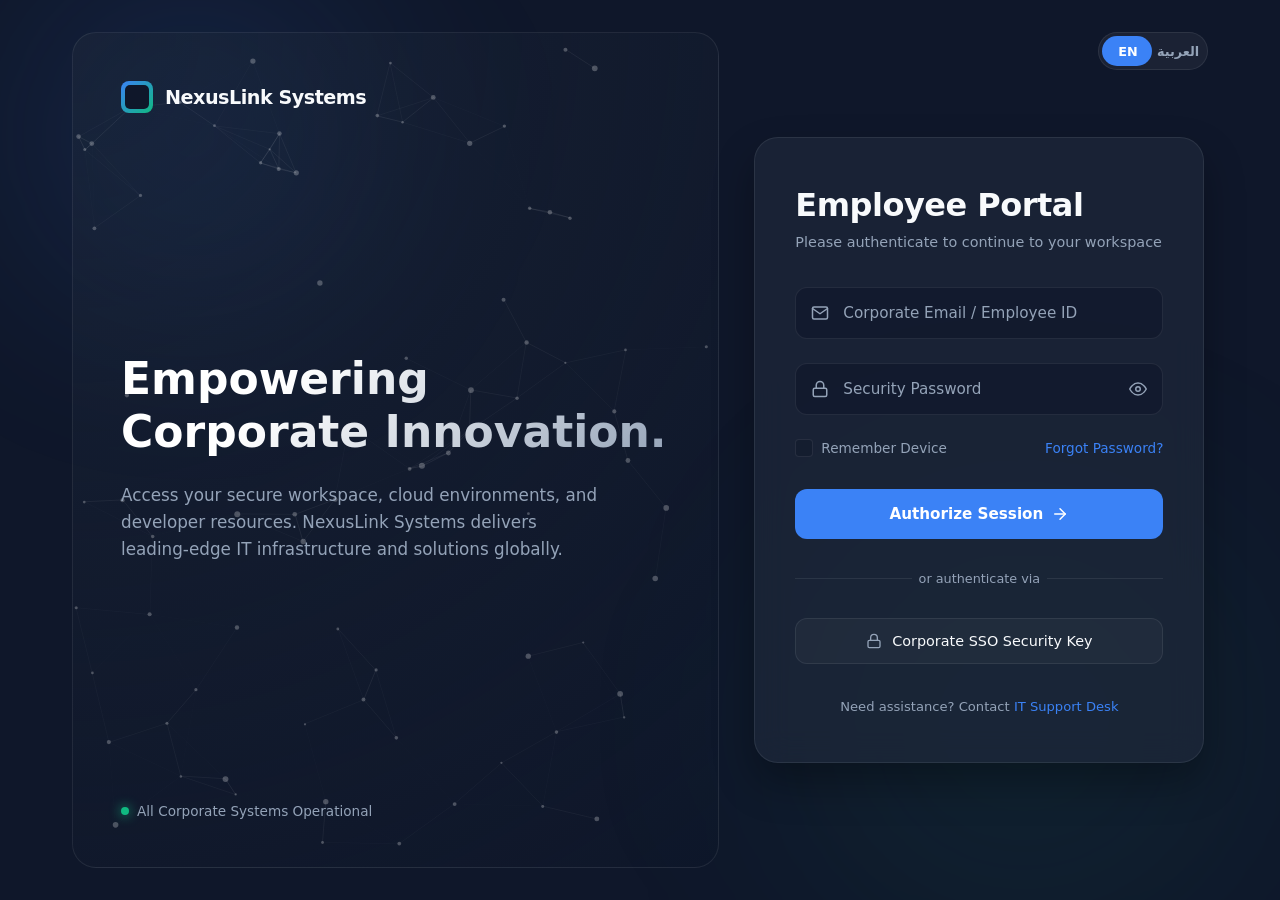
==== dashboard.html @ 4954ec9e "loging phase 1" ====
<!DOCTYPE html>
<html lang="en">

<head>
    <meta charset="UTF-8">
    <meta name="viewport" content="width=device-width, initial-scale=1.0">
    <title>Employee Workspace - NexusLink Systems</title>
    <style>
        :root {
            --bg-dark: #0f172a;
            --card-bg: rgba(30, 41, 59, 0.7);
            --primary-color: #3b82f6;
            --success-color: #10b981;
            --warning-color: #f59e0b;
            --error-color: #ef4444;
            --text-main: #f8fafc;
            --text-muted: #94a3b8;
            --border-color: rgba(255, 255, 255, 0.08);
        }

        * {
            margin: 0;
            padding: 0;
            box-sizing: border-box;
            font-family: system-ui, -apple-system, sans-serif;
        }

        body {
            background-color: var(--bg-dark);
            color: var(--text-main);
            min-height: 100vh;
            display: flex;
            align-items: center;
            justify-content: center;
            position: relative;
            overflow-y: auto;
            padding: 2rem 0;
        }

        .bg-glow {
            position: absolute;
            width: 600px;
            height: 600px;
            background: radial-gradient(circle, rgba(59, 130, 246, 0.08) 0%, rgba(0, 0, 0, 0) 75%);
            filter: blur(80px);
            z-index: -1;
            top: 50%;
            left: 50%;
            transform: translate(-50%, -50%);
        }

        .dashboard-card {
            background: var(--card-bg);
            backdrop-filter: blur(16px);
            -webkit-backdrop-filter: blur(16px);
            border: 1px solid var(--border-color);
            padding: 2.5rem;
            border-radius: 24px;
            text-align: center;
            box-shadow: 0 20px 40px rgba(0, 0, 0, 0.4);
            max-width: 600px;
            width: 90%;
            animation: cardAppear 0.5s ease;
        }

        @keyframes cardAppear {
            from {
                opacity: 0;
                transform: translateY(20px);
            }

            to {
                opacity: 1;
                transform: translateY(0);
            }
        }

        /* Live Clock Styles */
        .clock-container {
            background: rgba(15, 23, 42, 0.6);
            border: 1px solid var(--border-color);
            border-radius: 16px;
            padding: 1rem;
            margin-bottom: 1.5rem;
        }

        .live-time {
            font-size: 2rem;
            font-weight: 700;
            color: var(--primary-color);
            font-family: monospace;
            letter-spacing: 1px;
        }

        .live-date {
            font-size: 0.85rem;
            color: var(--text-muted);
            margin-top: 4px;
            text-transform: uppercase;
        }

        h1 {
            font-size: 1.8rem;
            font-weight: 700;
            margin-bottom: 0.5rem;
        }

        .subtitle {
            color: var(--text-muted);
            font-size: 0.9rem;
            margin-bottom: 1.5rem;
        }

        .user-info-box {
            background: rgba(15, 23, 42, 0.4);
            border: 1px solid var(--border-color);
            border-radius: 12px;
            padding: 0.75rem;
            margin-bottom: 1.5rem;
            font-size: 0.95rem;
            word-break: break-all;
        }

        .user-info-box span {
            display: block;
            font-size: 0.75rem;
            color: var(--text-muted);
            margin-bottom: 4px;
            text-transform: uppercase;
            letter-spacing: 1px;
        }

        /* Attendance Panel Styles */
        .attendance-panel {
            background: rgba(15, 23, 42, 0.4);
            border: 1px solid var(--border-color);
            border-radius: 16px;
            padding: 1.5rem;
            margin-bottom: 1.5rem;
            text-align: left;
        }

        .attendance-header {
            font-size: 0.9rem;
            font-weight: 600;
            color: var(--text-muted);
            margin-bottom: 1rem;
            text-transform: uppercase;
            letter-spacing: 0.5px;
            border-bottom: 1px solid var(--border-color);
            padding-bottom: 0.5rem;
        }

        .attendance-buttons {
            display: grid;
            grid-template-columns: 1fr 1fr;
            gap: 10px;
            margin-bottom: 1rem;
        }

        .btn-attendance {
            padding: 12px;
            border: none;
            border-radius: 10px;
            font-weight: 600;
            cursor: pointer;
            transition: all 0.2s;
            font-size: 0.9rem;
        }

        .btn-checkin {
            background: rgba(16, 185, 129, 0.1);
            color: var(--success-color);
            border: 1px solid var(--success-color);
        }

        .btn-checkin:hover:not(:disabled) {
            background: var(--success-color);
            color: white;
        }

        .btn-checkout {
            background: rgba(245, 158, 11, 0.1);
            color: var(--warning-color);
            border: 1px solid var(--warning-color);
        }

        .btn-checkout:hover:not(:disabled) {
            background: var(--warning-color);
            color: white;
        }

        .btn-attendance:disabled {
            opacity: 0.3;
            cursor: not-allowed;
            border-color: var(--border-color);
            color: var(--text-muted);
            background: transparent;
        }

        /* Record History Table Styles */
        .history-container {
            margin-top: 1rem;
            background: rgba(15, 23, 42, 0.6);
            border: 1px solid var(--border-color);
            border-radius: 12px;
            overflow: hidden;
        }

        .history-table {
            width: 100%;
            border-collapse: collapse;
            font-size: 0.85rem;
            text-align: left;
        }

        .history-table th {
            background: rgba(255, 255, 255, 0.03);
            color: var(--text-muted);
            padding: 10px 12px;
            font-weight: 600;
            border-bottom: 1px solid var(--border-color);
            text-transform: uppercase;
            font-size: 0.75rem;
        }

        .history-table td {
            padding: 10px 12px;
            border-bottom: 1px solid rgba(255, 255, 255, 0.03);
            color: var(--text-main);
        }

        .history-table tr:last-child td {
            border-bottom: none;
        }

        .badge {
            display: inline-block;
            padding: 2px 6px;
            border-radius: 4px;
            font-size: 0.75rem;
            font-weight: 600;
        }

        .badge-active {
            background: rgba(59, 130, 246, 0.15);
            color: var(--primary-color);
        }

        .badge-completed {
            background: rgba(16, 185, 129, 0.15);
            color: var(--success-color);
        }

        .badge-absent {
            background: rgba(239, 68, 68, 0.15);
            color: var(--error-color);
        }

        .no-records {
            padding: 1.5rem;
            text-align: center;
            color: var(--text-muted);
            font-size: 0.85rem;
        }

        .btn-logout {
            width: 100%;
            padding: 12px;
            background: rgba(239, 68, 68, 0.1);
            border: 1px solid var(--error-color);
            color: #fca5a5;
            border-radius: 12px;
            font-size: 0.9rem;
            font-weight: 600;
            cursor: pointer;
            transition: all 0.2s ease;
            margin-top: 1rem;
        }

        .btn-logout:hover {
            background: var(--error-color);
            color: #ffffff;
        }
    </style>
</head>

<body>

    <div class="bg-glow"></div>

    <div class="dashboard-card">
        <!-- Live Clock -->
        <div class="clock-container">
            <div class="live-time" id="live-time">00:00:00 AM</div>
            <div class="live-date" id="live-date">Loading date...</div>
        </div>

        <h1>Workspace Activated</h1>
        <p class="subtitle">NexusLink Operational Dashboard</p>

        <!-- User Info -->
        <div class="user-info-box">
            <span>Identity Authenticated</span>
            <strong id="user-email">guest@nexuslink.com</strong>
        </div>

        <!-- Attendance System -->
        <div class="attendance-panel">
            <div class="attendance-header">Time & Attendance</div>
            <div class="attendance-buttons">
                <button id="btn-checkin" class="btn-attendance btn-checkin" onclick="checkIn()">Check In</button>
                <button id="btn-checkout" class="btn-attendance btn-checkout" onclick="checkOut()" disabled>Check
                    Out</button>
            </div>

            <!-- Dynamic Attendance History Log -->
            <div class="attendance-header"
                style="margin-top: 1.5rem; border-top: 1px solid var(--border-color); padding-top: 1rem;">Attendance
                History</div>
            <div class="history-container">
                <table class="history-table" id="history-table">
                    <thead>
                        <tr>
                            <th>Date</th>
                            <th>In</th>
                            <th>Out</th>
                            <th>Status</th>
                        </tr>
                    </thead>
                    <tbody id="history-body">
                        <!-- Table rows will render dynamically via JS -->
                    </tbody>
                </table>
                <div id="no-records-msg" class="no-records">No check-in activity recorded yet.</div>
            </div>
        </div>

        <!-- Logout -->
        <button class="btn-logout" onclick="logout()">Terminate Session</button>
    </div>

    <script>
        // Check Authentication Session
        const savedEmail = localStorage.getItem('loggedInUser');
        if (!savedEmail) {
            window.location.href = 'index.html';
        } else {
            document.getElementById('user-email').textContent = savedEmail;
        }

        // Live Clock Implementation
        function runClock() {
            const now = new Date();
            let hours = now.getHours();
            let minutes = now.getMinutes();
            let seconds = now.getSeconds();
            const ampm = hours >= 12 ? 'PM' : 'AM';

            hours = hours % 12;
            hours = hours ? hours : 12;
            minutes = minutes < 10 ? '0' + minutes : minutes;
            seconds = seconds < 10 ? '0' + seconds : seconds;

            const timeString = `${hours}:${minutes}:${seconds} ${ampm}`;
            document.getElementById('live-time').textContent = timeString;

            const options = { weekday: 'long', year: 'numeric', month: 'long', day: 'numeric' };
            document.getElementById('live-date').textContent = now.toLocaleDateString('en-US', options);
        }
        setInterval(runClock, 1000);
        runClock();

        // Attendance Record and List Logic
        const checkInButton = document.getElementById('btn-checkin');
        const checkOutButton = document.getElementById('btn-checkout');
        const historyBody = document.getElementById('history-body');
        const noRecordsMsg = document.getElementById('no-records-msg');

        function getRecords() {
            const data = localStorage.getItem('attendanceHistory');
            return data ? JSON.parse(data) : [];
        }

        function saveRecords(records) {
            localStorage.setItem('attendanceHistory', JSON.stringify(records));
        }

        // Auto-fill absent days for working days (Sunday to Thursday)
        function fillAbsentDays() {
            const records = getRecords();
            if (records.length === 0) return; // Fresh system, no previous records to compare

            const lastRecord = records[records.length - 1];
            const lastDate = new Date(lastRecord.date);

            const today = new Date();
            today.setHours(0, 0, 0, 0); // Clear time for accurate date comparison

            // Start checking from the day after the last recorded day
            let checkDate = new Date(lastDate);
            checkDate.setDate(checkDate.getDate() + 1);
            checkDate.setHours(0, 0, 0, 0);

            let updated = false;

            // Loop through days until we reach today (excluding today)
            while (checkDate < today) {
                const dayOfWeek = checkDate.getDay();

                // JS Days: 0 = Sunday, 1 = Monday, 2 = Tuesday, 3 = Wednesday, 4 = Thursday
                // 5 = Friday (Weekend), 6 = Saturday (Weekend)
                const isWorkingDay = (dayOfWeek >= 0 && dayOfWeek <= 4);

                if (isWorkingDay) {
                    const dateString = checkDate.toLocaleDateString('en-US', { month: 'short', day: 'numeric', year: 'numeric' });

                    // Push an Absent record for the missed working day
                    records.push({
                        id: checkDate.getTime(),
                        date: dateString,
                        checkIn: '--:--',
                        checkOut: '--:--',
                        status: 'Absent'
                    });
                    updated = true;
                }

                // Move to the next day
                checkDate.setDate(checkDate.getDate() + 1);
            }

            if (updated) {
                saveRecords(records);
            }
        }

        function updateHistoryUI() {
            const records = getRecords();
            historyBody.innerHTML = '';

            if (records.length === 0) {
                noRecordsMsg.style.display = 'block';
                document.getElementById('history-table').style.display = 'none';
                return;
            }

            noRecordsMsg.style.display = 'none';
            document.getElementById('history-table').style.display = 'table';

            // Render records from newest to oldest
            records.slice().reverse().forEach(record => {
                const tr = document.createElement('tr');

                let badgeClass = 'badge-completed';
                if (record.status === 'Active') {
                    badgeClass = 'badge-active';
                } else if (record.status === 'Absent') {
                    badgeClass = 'badge-absent';
                }

                tr.innerHTML = `
                    <td>${record.date}</td>
                    <td>${record.checkIn}</td>
                    <td>${record.checkOut}</td>
                    <td><span class="badge ${badgeClass}">${record.status}</span></td>
                `;
                historyBody.appendChild(tr);
            });
        }

        function checkButtonStates() {
            const records = getRecords();
            const activeSession = records.find(r => r.status === 'Active');

            if (activeSession) {
                checkInButton.disabled = true;
                checkOutButton.disabled = false;
            } else {
                checkInButton.disabled = false;
                checkOutButton.disabled = true;
            }
        }

        function checkIn() {
            const now = new Date();
            const dateString = now.toLocaleDateString('en-US', { month: 'short', day: 'numeric', year: 'numeric' });
            const timeString = now.toLocaleTimeString('en-US', { hour: '2-digit', minute: '2-digit' });

            const records = getRecords();

            // Prevent double check-in on the same day
            const alreadyRegisteredToday = records.some(r => r.date === dateString);
            if (alreadyRegisteredToday) {
                alert("You have already recorded activity for today!");
                return;
            }

            const newRecord = {
                id: Date.now(),
                date: dateString,
                checkIn: timeString,
                checkOut: '--:--',
                status: 'Active'
            };

            records.push(newRecord);
            saveRecords(records);

            updateHistoryUI();
            checkButtonStates();
        }

        // Complete active attendance record
        function checkOut() {
            const now = new Date();
            const timeString = now.toLocaleTimeString('en-US', { hour: '2-digit', minute: '2-digit' });

            let records = getRecords();

            const activeIndex = records.findIndex(r => r.status === 'Active');
            if (activeIndex !== -1) {
                records[activeIndex].checkOut = timeString;
                records[activeIndex].status = 'Completed';
            }

            saveRecords(records);

            updateHistoryUI();
            checkButtonStates();
        }

        function logout() {
            localStorage.removeItem('loggedInUser');
            window.location.href = 'index.html';
        }

        // Initialize system on load
        fillAbsentDays();
        updateHistoryUI();
        checkButtonStates();
    </script>
</body>

</html>
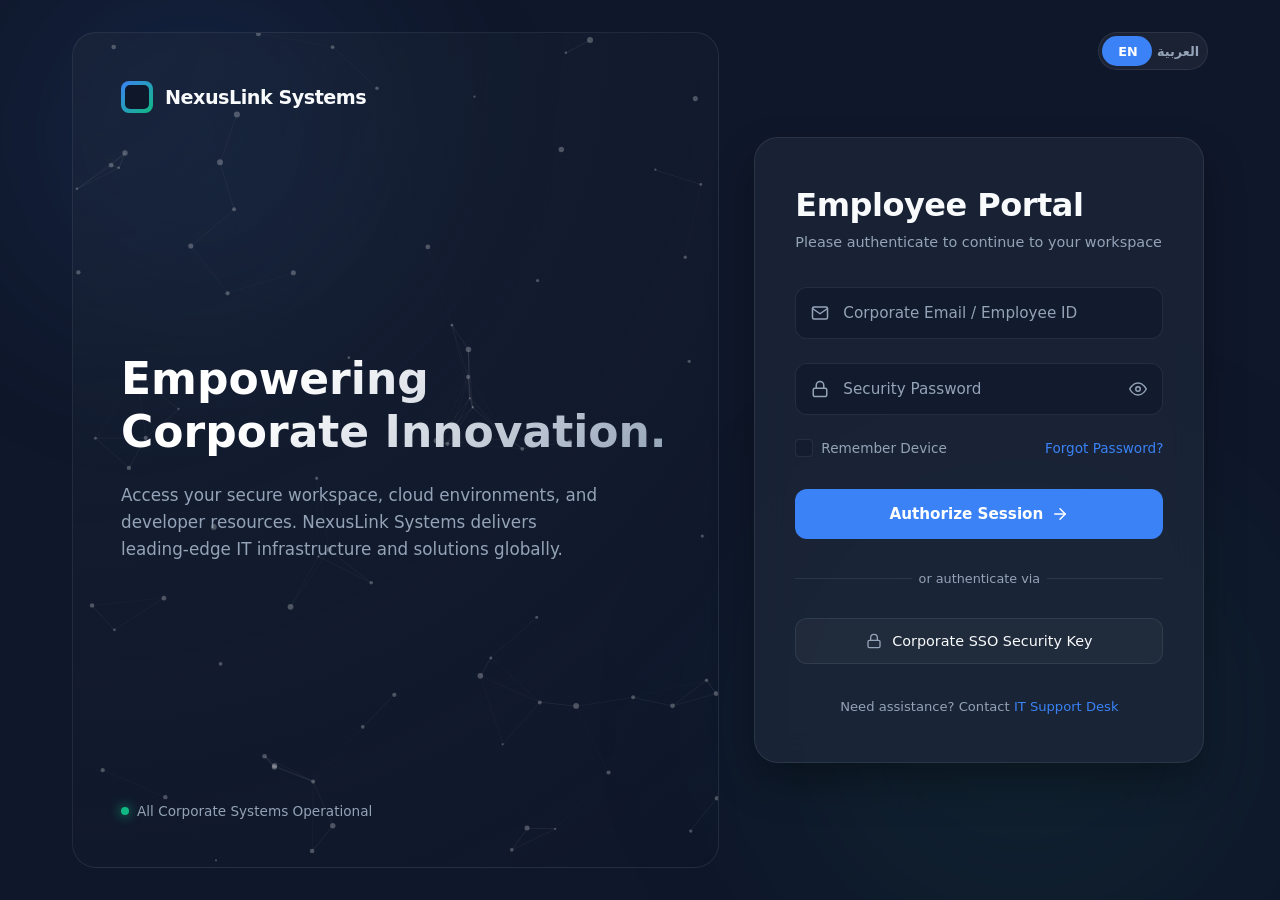
==== commit 3c3288a5: "deshboard.html" ====
--- a/dashboard.html
+++ b/dashboard.html
@@ -11,7 +11,7 @@
             --card-bg: rgba(30, 41, 59, 0.7);
             --primary-color: #3b82f6;
             --success-color: #10b981;
-            --warning-color: #f59e0b;
+            --warning-color: #ef4444;
             --error-color: #ef4444;
             --text-main: #f8fafc;
             --text-muted: #94a3b8;
@@ -75,7 +75,6 @@
             }
         }
 
-        /* Live Clock Styles */
         .clock-container {
             background: rgba(15, 23, 42, 0.6);
             border: 1px solid var(--border-color);
@@ -130,7 +129,6 @@
             letter-spacing: 1px;
         }
 
-        /* Attendance Panel Styles */
         .attendance-panel {
             background: rgba(15, 23, 42, 0.4);
             border: 1px solid var(--border-color);
@@ -180,7 +178,7 @@
         }
 
         .btn-checkout {
-            background: rgba(245, 158, 11, 0.1);
+            background: rgba(239, 68, 68, 0.1);
             color: var(--warning-color);
             border: 1px solid var(--warning-color);
         }
@@ -198,7 +196,6 @@
             background: transparent;
         }
 
-        /* Record History Table Styles */
         .history-container {
             margin-top: 1rem;
             background: rgba(15, 23, 42, 0.6);
@@ -290,7 +287,6 @@
     <div class="bg-glow"></div>
 
     <div class="dashboard-card">
-        <!-- Live Clock -->
         <div class="clock-container">
             <div class="live-time" id="live-time">00:00:00 AM</div>
             <div class="live-date" id="live-date">Loading date...</div>
@@ -299,13 +295,11 @@
         <h1>Workspace Activated</h1>
         <p class="subtitle">NexusLink Operational Dashboard</p>
 
-        <!-- User Info -->
         <div class="user-info-box">
             <span>Identity Authenticated</span>
             <strong id="user-email">guest@nexuslink.com</strong>
         </div>
 
-        <!-- Attendance System -->
         <div class="attendance-panel">
             <div class="attendance-header">Time & Attendance</div>
             <div class="attendance-buttons">
@@ -314,7 +308,6 @@
                     Out</button>
             </div>
 
-            <!-- Dynamic Attendance History Log -->
             <div class="attendance-header"
                 style="margin-top: 1.5rem; border-top: 1px solid var(--border-color); padding-top: 1rem;">Attendance
                 History</div>
@@ -329,19 +322,16 @@
                         </tr>
                     </thead>
                     <tbody id="history-body">
-                        <!-- Table rows will render dynamically via JS -->
                     </tbody>
                 </table>
                 <div id="no-records-msg" class="no-records">No check-in activity recorded yet.</div>
             </div>
         </div>
 
-        <!-- Logout -->
         <button class="btn-logout" onclick="logout()">Terminate Session</button>
     </div>
 
     <script>
-        // Check Authentication Session
         const savedEmail = localStorage.getItem('loggedInUser');
         if (!savedEmail) {
             window.location.href = 'index.html';
@@ -349,7 +339,6 @@
             document.getElementById('user-email').textContent = savedEmail;
         }
 
-        // Live Clock Implementation
         function runClock() {
             const now = new Date();
             let hours = now.getHours();
@@ -371,62 +360,58 @@
         setInterval(runClock, 1000);
         runClock();
 
-        // Attendance Record and List Logic
         const checkInButton = document.getElementById('btn-checkin');
         const checkOutButton = document.getElementById('btn-checkout');
         const historyBody = document.getElementById('history-body');
         const noRecordsMsg = document.getElementById('no-records-msg');
 
         function getRecords() {
-            const data = localStorage.getItem('attendanceHistory');
+            const email = localStorage.getItem('loggedInUser') || 'guest';
+            const data = localStorage.getItem('attendanceHistory_' + email);
             return data ? JSON.parse(data) : [];
         }
 
         function saveRecords(records) {
-            localStorage.setItem('attendanceHistory', JSON.stringify(records));
-        }
-
-        // Auto-fill absent days for working days (Sunday to Thursday)
+            const email = localStorage.getItem('loggedInUser') || 'guest';
+            localStorage.setItem('attendanceHistory_' + email, JSON.stringify(records));
+        }
+
         function fillAbsentDays() {
             const records = getRecords();
-            if (records.length === 0) return; // Fresh system, no previous records to compare
+            if (records.length === 0) return;
 
             const lastRecord = records[records.length - 1];
+            if (lastRecord.status === 'Absent') return;
+
             const lastDate = new Date(lastRecord.date);
-
             const today = new Date();
-            today.setHours(0, 0, 0, 0); // Clear time for accurate date comparison
-
-            // Start checking from the day after the last recorded day
+            today.setHours(0, 0, 0, 0);
+
             let checkDate = new Date(lastDate);
             checkDate.setDate(checkDate.getDate() + 1);
             checkDate.setHours(0, 0, 0, 0);
 
             let updated = false;
 
-            // Loop through days until we reach today (excluding today)
             while (checkDate < today) {
                 const dayOfWeek = checkDate.getDay();
-
-                // JS Days: 0 = Sunday, 1 = Monday, 2 = Tuesday, 3 = Wednesday, 4 = Thursday
-                // 5 = Friday (Weekend), 6 = Saturday (Weekend)
                 const isWorkingDay = (dayOfWeek >= 0 && dayOfWeek <= 4);
 
                 if (isWorkingDay) {
                     const dateString = checkDate.toLocaleDateString('en-US', { month: 'short', day: 'numeric', year: 'numeric' });
 
-                    // Push an Absent record for the missed working day
-                    records.push({
-                        id: checkDate.getTime(),
-                        date: dateString,
-                        checkIn: '--:--',
-                        checkOut: '--:--',
-                        status: 'Absent'
-                    });
-                    updated = true;
+                    const alreadyExists = records.some(r => r.date === dateString);
+                    if (!alreadyExists) {
+                        records.push({
+                            id: checkDate.getTime(),
+                            date: dateString,
+                            checkIn: '--:--',
+                            checkOut: '--:--',
+                            status: 'Absent'
+                        });
+                        updated = true;
+                    }
                 }
-
-                // Move to the next day
                 checkDate.setDate(checkDate.getDate() + 1);
             }
 
@@ -448,7 +433,6 @@
             noRecordsMsg.style.display = 'none';
             document.getElementById('history-table').style.display = 'table';
 
-            // Render records from newest to oldest
             records.slice().reverse().forEach(record => {
                 const tr = document.createElement('tr');
 
@@ -489,7 +473,6 @@
 
             const records = getRecords();
 
-            // Prevent double check-in on the same day
             const alreadyRegisteredToday = records.some(r => r.date === dateString);
             if (alreadyRegisteredToday) {
                 alert("You have already recorded activity for today!");
@@ -511,7 +494,6 @@
             checkButtonStates();
         }
 
-        // Complete active attendance record
         function checkOut() {
             const now = new Date();
             const timeString = now.toLocaleTimeString('en-US', { hour: '2-digit', minute: '2-digit' });
@@ -535,7 +517,6 @@
             window.location.href = 'index.html';
         }
 
-        // Initialize system on load
         fillAbsentDays();
         updateHistoryUI();
         checkButtonStates();
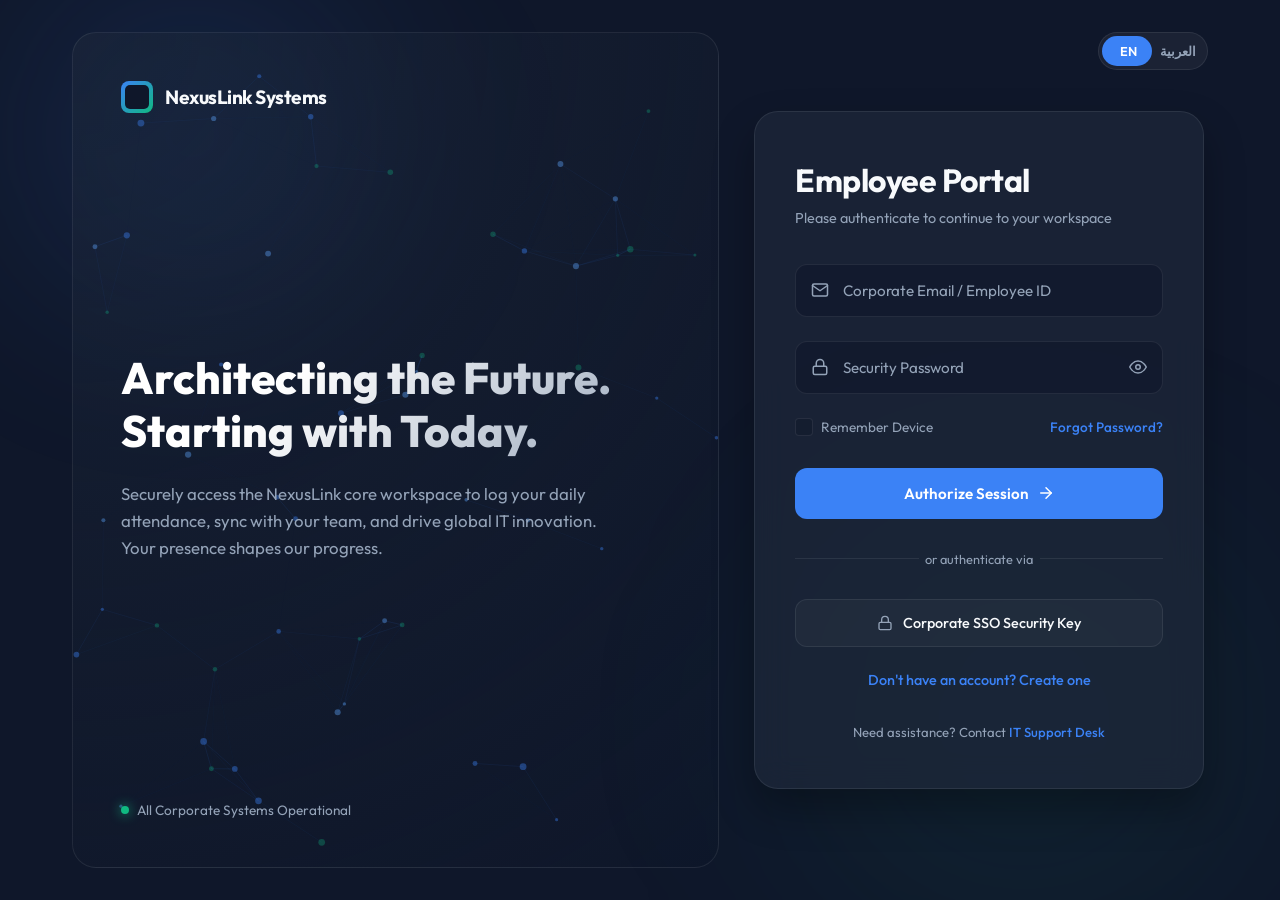
==== commit a6eeddd1: "Update attendance APIs and admin console features" ====
--- a/dashboard.html
+++ b/dashboard.html
@@ -4,523 +4,166 @@
 <head>
     <meta charset="UTF-8">
     <meta name="viewport" content="width=device-width, initial-scale=1.0">
-    <title>Employee Workspace - NexusLink Systems</title>
-    <style>
-        :root {
-            --bg-dark: #0f172a;
-            --card-bg: rgba(30, 41, 59, 0.7);
-            --primary-color: #3b82f6;
-            --success-color: #10b981;
-            --warning-color: #ef4444;
-            --error-color: #ef4444;
-            --text-main: #f8fafc;
-            --text-muted: #94a3b8;
-            --border-color: rgba(255, 255, 255, 0.08);
-        }
+    <title>NexusLink Operational Console</title>
 
-        * {
-            margin: 0;
-            padding: 0;
-            box-sizing: border-box;
-            font-family: system-ui, -apple-system, sans-serif;
-        }
-
-        body {
-            background-color: var(--bg-dark);
-            color: var(--text-main);
-            min-height: 100vh;
-            display: flex;
-            align-items: center;
-            justify-content: center;
-            position: relative;
-            overflow-y: auto;
-            padding: 2rem 0;
-        }
-
-        .bg-glow {
-            position: absolute;
-            width: 600px;
-            height: 600px;
-            background: radial-gradient(circle, rgba(59, 130, 246, 0.08) 0%, rgba(0, 0, 0, 0) 75%);
-            filter: blur(80px);
-            z-index: -1;
-            top: 50%;
-            left: 50%;
-            transform: translate(-50%, -50%);
-        }
-
-        .dashboard-card {
-            background: var(--card-bg);
-            backdrop-filter: blur(16px);
-            -webkit-backdrop-filter: blur(16px);
-            border: 1px solid var(--border-color);
-            padding: 2.5rem;
-            border-radius: 24px;
-            text-align: center;
-            box-shadow: 0 20px 40px rgba(0, 0, 0, 0.4);
-            max-width: 600px;
-            width: 90%;
-            animation: cardAppear 0.5s ease;
-        }
-
-        @keyframes cardAppear {
-            from {
-                opacity: 0;
-                transform: translateY(20px);
-            }
-
-            to {
-                opacity: 1;
-                transform: translateY(0);
-            }
-        }
-
-        .clock-container {
-            background: rgba(15, 23, 42, 0.6);
-            border: 1px solid var(--border-color);
-            border-radius: 16px;
-            padding: 1rem;
-            margin-bottom: 1.5rem;
-        }
-
-        .live-time {
-            font-size: 2rem;
-            font-weight: 700;
-            color: var(--primary-color);
-            font-family: monospace;
-            letter-spacing: 1px;
-        }
-
-        .live-date {
-            font-size: 0.85rem;
-            color: var(--text-muted);
-            margin-top: 4px;
-            text-transform: uppercase;
-        }
-
-        h1 {
-            font-size: 1.8rem;
-            font-weight: 700;
-            margin-bottom: 0.5rem;
-        }
-
-        .subtitle {
-            color: var(--text-muted);
-            font-size: 0.9rem;
-            margin-bottom: 1.5rem;
-        }
-
-        .user-info-box {
-            background: rgba(15, 23, 42, 0.4);
-            border: 1px solid var(--border-color);
-            border-radius: 12px;
-            padding: 0.75rem;
-            margin-bottom: 1.5rem;
-            font-size: 0.95rem;
-            word-break: break-all;
-        }
-
-        .user-info-box span {
-            display: block;
-            font-size: 0.75rem;
-            color: var(--text-muted);
-            margin-bottom: 4px;
-            text-transform: uppercase;
-            letter-spacing: 1px;
-        }
-
-        .attendance-panel {
-            background: rgba(15, 23, 42, 0.4);
-            border: 1px solid var(--border-color);
-            border-radius: 16px;
-            padding: 1.5rem;
-            margin-bottom: 1.5rem;
-            text-align: left;
-        }
-
-        .attendance-header {
-            font-size: 0.9rem;
-            font-weight: 600;
-            color: var(--text-muted);
-            margin-bottom: 1rem;
-            text-transform: uppercase;
-            letter-spacing: 0.5px;
-            border-bottom: 1px solid var(--border-color);
-            padding-bottom: 0.5rem;
-        }
-
-        .attendance-buttons {
-            display: grid;
-            grid-template-columns: 1fr 1fr;
-            gap: 10px;
-            margin-bottom: 1rem;
-        }
-
-        .btn-attendance {
-            padding: 12px;
-            border: none;
-            border-radius: 10px;
-            font-weight: 600;
-            cursor: pointer;
-            transition: all 0.2s;
-            font-size: 0.9rem;
-        }
-
-        .btn-checkin {
-            background: rgba(16, 185, 129, 0.1);
-            color: var(--success-color);
-            border: 1px solid var(--success-color);
-        }
-
-        .btn-checkin:hover:not(:disabled) {
-            background: var(--success-color);
-            color: white;
-        }
-
-        .btn-checkout {
-            background: rgba(239, 68, 68, 0.1);
-            color: var(--warning-color);
-            border: 1px solid var(--warning-color);
-        }
-
-        .btn-checkout:hover:not(:disabled) {
-            background: var(--warning-color);
-            color: white;
-        }
-
-        .btn-attendance:disabled {
-            opacity: 0.3;
-            cursor: not-allowed;
-            border-color: var(--border-color);
-            color: var(--text-muted);
-            background: transparent;
-        }
-
-        .history-container {
-            margin-top: 1rem;
-            background: rgba(15, 23, 42, 0.6);
-            border: 1px solid var(--border-color);
-            border-radius: 12px;
-            overflow: hidden;
-        }
-
-        .history-table {
-            width: 100%;
-            border-collapse: collapse;
-            font-size: 0.85rem;
-            text-align: left;
-        }
-
-        .history-table th {
-            background: rgba(255, 255, 255, 0.03);
-            color: var(--text-muted);
-            padding: 10px 12px;
-            font-weight: 600;
-            border-bottom: 1px solid var(--border-color);
-            text-transform: uppercase;
-            font-size: 0.75rem;
-        }
-
-        .history-table td {
-            padding: 10px 12px;
-            border-bottom: 1px solid rgba(255, 255, 255, 0.03);
-            color: var(--text-main);
-        }
-
-        .history-table tr:last-child td {
-            border-bottom: none;
-        }
-
-        .badge {
-            display: inline-block;
-            padding: 2px 6px;
-            border-radius: 4px;
-            font-size: 0.75rem;
-            font-weight: 600;
-        }
-
-        .badge-active {
-            background: rgba(59, 130, 246, 0.15);
-            color: var(--primary-color);
-        }
-
-        .badge-completed {
-            background: rgba(16, 185, 129, 0.15);
-            color: var(--success-color);
-        }
-
-        .badge-absent {
-            background: rgba(239, 68, 68, 0.15);
-            color: var(--error-color);
-        }
-
-        .no-records {
-            padding: 1.5rem;
-            text-align: center;
-            color: var(--text-muted);
-            font-size: 0.85rem;
-        }
-
-        .btn-logout {
-            width: 100%;
-            padding: 12px;
-            background: rgba(239, 68, 68, 0.1);
-            border: 1px solid var(--error-color);
-            color: #fca5a5;
-            border-radius: 12px;
-            font-size: 0.9rem;
-            font-weight: 600;
-            cursor: pointer;
-            transition: all 0.2s ease;
-            margin-top: 1rem;
-        }
-
-        .btn-logout:hover {
-            background: var(--error-color);
-            color: #ffffff;
-        }
-    </style>
+    <!-- Path updated to use the unified stylesheet -->
+    <link rel="stylesheet" href="style.css">
 </head>
 
-<body>
-
-    <div class="bg-glow"></div>
-
-    <div class="dashboard-card">
-        <div class="clock-container">
-            <div class="live-time" id="live-time">00:00:00 AM</div>
-            <div class="live-date" id="live-date">Loading date...</div>
-        </div>
-
-        <h1>Workspace Activated</h1>
-        <p class="subtitle">NexusLink Operational Dashboard</p>
-
-        <div class="user-info-box">
-            <span>Identity Authenticated</span>
-            <strong id="user-email">guest@nexuslink.com</strong>
-        </div>
-
-        <div class="attendance-panel">
-            <div class="attendance-header">Time & Attendance</div>
-            <div class="attendance-buttons">
-                <button id="btn-checkin" class="btn-attendance btn-checkin" onclick="checkIn()">Check In</button>
-                <button id="btn-checkout" class="btn-attendance btn-checkout" onclick="checkOut()" disabled>Check
-                    Out</button>
-            </div>
-
-            <div class="attendance-header"
-                style="margin-top: 1.5rem; border-top: 1px solid var(--border-color); padding-top: 1rem;">Attendance
-                History</div>
-            <div class="history-container">
-                <table class="history-table" id="history-table">
-                    <thead>
-                        <tr>
-                            <th>Date</th>
-                            <th>In</th>
-                            <th>Out</th>
-                            <th>Status</th>
-                        </tr>
-                    </thead>
-                    <tbody id="history-body">
-                    </tbody>
-                </table>
-                <div id="no-records-msg" class="no-records">No check-in activity recorded yet.</div>
-            </div>
-        </div>
-
-        <button class="btn-logout" onclick="logout()">Terminate Session</button>
+<body class="dashboard-body">
+    <!-- Background Animated Glows -->
+    <div class="bg-glow-container">
+        <div class="bg-glow-1"></div>
+        <div class="bg-glow-2"></div>
     </div>
 
-    <script>
-        const savedEmail = localStorage.getItem('loggedInUser');
-        if (!savedEmail) {
-            window.location.href = 'index.html';
-        } else {
-            document.getElementById('user-email').textContent = savedEmail;
-        }
+    <!-- Controls: Language Toggler -->
+    <header class="top-controls">
+        <div class="lang-switcher" id="language-switcher" onclick="toggleLanguage()">
+            <div class="lang-slider" id="lang-slider"></div>
+            <button class="lang-btn active" id="btn-en" data-lang="en">EN</button>
+            <button class="lang-btn" id="btn-ar" data-lang="ar">العربية</button>
+        </div>
+    </header>
 
-        function runClock() {
-            const now = new Date();
-            let hours = now.getHours();
-            let minutes = now.getMinutes();
-            let seconds = now.getSeconds();
-            const ampm = hours >= 12 ? 'PM' : 'AM';
+    <div class="dashboard-container">
+        <aside class="sidebar">
+            <div class="brand-header">
+                <div class="logo"><span></span> NexusLink Systems</div>
+                <div class="sub-logo" data-i18n="logoConsole">OPERATIONAL CONSOLE</div>
+            </div>
+            
+            <div class="clock-box">
+                <div class="clock-time" id="time">--:--:--</div>
+                <div class="clock-date" id="date">--</div>
+            </div>
+            
+            <div class="identity-box">
+                <div class="avatar-icon">NL</div>
+                <div class="identity-details">
+                    <div id="user-name-display" data-i18n="userDisplayLoading">Loading...</div>
+                    <div id="user-email-display"></div>
+                </div>
+                <button class="btn-terminate" onclick="logout()" data-i18n="btnTerminate">Terminate Session</button>
+            </div>
+        </aside>
 
-            hours = hours % 12;
-            hours = hours ? hours : 12;
-            minutes = minutes < 10 ? '0' + minutes : minutes;
-            seconds = seconds < 10 ? '0' + seconds : seconds;
+        <main class="main-content">
+            <h1 class="welcome-heading" id="dashboard-greeting" data-i18n="workspaceActivated">Workspace Activated</h1>
+            
+            <div class="section dashboard-card">
+                <div class="section-title" data-i18n="clockTitle">Time & Attendance Gateways</div>
+                <div class="gateway-btns">
+                    <button class="btn-checkin" onclick="recordAttendance('check-in')" data-i18n="btnCheckin">Check In</button>
+                    <button class="btn-checkout" onclick="recordAttendance('check-out')" data-i18n="btnCheckout">Check Out</button>
+                </div>
+            </div>
+            
+            <div class="section dashboard-card">
+                <div class="section-title" data-i18n="logsTitle">Historical Operational Logs</div>
+                <div class="table-responsive">
+                    <table>
+                        <thead>
+                            <tr>
+                                <th data-i18n="thDate">DATE</th>
+                                <th data-i18n="thIn">IN</th>
+                                <th data-i18n="thOut">OUT</th>
+                                <th data-i18n="thStatus">STATUS</th>
+                            </tr>
+                        </thead>
+                        <tbody id="logs-body">
+                            <!-- Populated dynamically via script.js -->
+                        </tbody>
+                    </table>
+                </div>
+            </div>
+            
+            <!-- Admin Console (Visible to admin only) -->
+            <div id="admin-section" class="section dashboard-card" style="display: none; margin-top: 2rem;">
+                <div class="section-title" data-i18n="adminTitle">Admin Attendance Console</div>
+                
+                <!-- Admin Statistics Grid -->
+                <div class="admin-stats-grid">
+                    <div class="stat-card stat-total">
+                        <div class="stat-title" data-i18n="statTotal">Total Records</div>
+                        <div class="stat-value" id="stat-total">0</div>
+                    </div>
+                    <div class="stat-card stat-present">
+                        <div class="stat-title" data-i18n="statPresent">Present Today</div>
+                        <div class="stat-value" id="stat-present">0</div>
+                    </div>
+                    <div class="stat-card stat-absent">
+                        <div class="stat-title" data-i18n="statAbsent">Absent Today</div>
+                        <div class="stat-value" id="stat-absent">0</div>
+                    </div>
+                </div>
 
-            const timeString = `${hours}:${minutes}:${seconds} ${ampm}`;
-            document.getElementById('live-time').textContent = timeString;
+                <!-- Admin Live Filtering Controls -->
+                <div class="admin-filter-bar">
+                    <div class="filter-input-wrapper search-wrapper">
+                        <input type="text" id="admin-search" placeholder="Search by name or email..." oninput="filterAdminLogs()">
+                    </div>
+                    <div class="filter-input-wrapper date-wrapper">
+                        <input type="date" id="admin-date-filter" onchange="filterAdminLogs()">
+                    </div>
+                    <div class="filter-input-wrapper status-wrapper">
+                        <select id="admin-status-filter" onchange="filterAdminLogs()">
+                            <option value="all" data-i18n="filterAll">All Movements</option>
+                            <option value="check-in" data-i18n="optCheckin">Check In</option>
+                            <option value="check-out" data-i18n="optCheckout">Check Out</option>
+                            <option value="absent" data-i18n="badgeAbsent">Absent</option>
+                        </select>
+                    </div>
+                    <button class="btn-clear-filters" onclick="clearAdminFilters()" data-i18n="btnClear">Clear</button>
+                    <button class="btn-export-excel" onclick="exportAdminLogsToCSV()" style="margin-inline-start: auto; padding: 12px 24px; background: rgba(16, 185, 129, 0.1); border: 1px solid rgba(16, 185, 129, 0.25); color: var(--success-color); border-radius: 10px; cursor: pointer; font-weight: 700; font-size: 0.9rem; transition: all 0.2s; outline: none;" data-i18n="btnExport">Export to Excel</button>
+                </div>
+                
+                <!-- Manual Creation Form -->
+                <div style="margin-bottom: 2rem; background: rgba(30, 41, 59, 0.2); padding: 1.5rem; border-radius: 12px; border: 1px solid var(--border-color);">
+                    <h3 style="margin-top: 0; color: var(--text-main); font-size: 1rem; margin-bottom: 1.2rem; font-weight: 600;" data-i18n="adminManualTitle">Manually Log Attendance Record</h3>
+                    <form id="admin-log-form" onsubmit="submitAdminAttendance(event)" style="display: grid; grid-template-columns: repeat(auto-fit, minmax(200px, 1fr)) 120px; gap: 15px; align-items: end;">
+                        <div class="form-group" style="margin-bottom: 0;">
+                            <label style="display: block; color: var(--text-muted); font-size: 0.8rem; margin-bottom: 6px;" data-i18n="adminEmailLabel">Employee Email</label>
+                            <input type="email" id="admin-email" required placeholder="name@nexuslink.com" style="width: 100%; padding: 10px; background: rgba(15, 23, 42, 0.4); border: 1px solid var(--border-color); border-radius: 8px; color: var(--text-main); font-family: inherit; outline: none; transition: border-color 0.2s;">
+                        </div>
+                        <div class="form-group" style="margin-bottom: 0;">
+                            <label style="display: block; color: var(--text-muted); font-size: 0.8rem; margin-bottom: 6px;" data-i18n="adminNameLabel">Employee Name (Optional)</label>
+                            <input type="text" id="admin-name" placeholder="John Doe" style="width: 100%; padding: 10px; background: rgba(15, 23, 42, 0.4); border: 1px solid var(--border-color); border-radius: 8px; color: var(--text-main); font-family: inherit; outline: none; transition: border-color 0.2s;">
+                        </div>
+                        <div class="form-group" style="margin-bottom: 0;">
+                            <label style="display: block; color: var(--text-muted); font-size: 0.8rem; margin-bottom: 6px;" data-i18n="adminTypeLabel">Movement Type</label>
+                            <select id="admin-type" style="width: 100%; padding: 10px; background: rgba(15, 23, 42, 0.4); border: 1px solid var(--border-color); border-radius: 8px; color: var(--text-main); font-family: inherit; outline: none; cursor: pointer;">
+                                <option value="check-in" data-i18n="optCheckin">Check In</option>
+                                <option value="check-out" data-i18n="optCheckout">Check Out</option>
+                            </select>
+                        </div>
+                        <button type="submit" class="btn-checkin" style="width: 100%; padding: 10px; border-radius: 8px; font-weight: 600; font-size: 0.9rem; border: 1px solid rgba(16, 185, 129, 0.25);" data-i18n="adminSubmitBtn">Submit</button>
+                    </form>
+                </div>
 
-            const options = { weekday: 'long', year: 'numeric', month: 'long', day: 'numeric' };
-            document.getElementById('live-date').textContent = now.toLocaleDateString('en-US', options);
-        }
-        setInterval(runClock, 1000);
-        runClock();
+                <!-- Display Table of all Records -->
+                <div class="table-responsive">
+                    <table>
+                        <thead>
+                            <tr>
+                                <th data-i18n="adminThName">EMPLOYEE NAME</th>
+                                <th data-i18n="adminThEmail">EMAIL</th>
+                                <th data-i18n="adminThType">MOVEMENT</th>
+                                <th data-i18n="adminThDate">DATE</th>
+                                <th data-i18n="adminThTime">TIME</th>
+                            </tr>
+                        </thead>
+                        <tbody id="admin-logs-body">
+                            <!-- Populated dynamically via script.js -->
+                        </tbody>
+                    </table>
+                </div>
+            </div>
+        </main>
+    </div>
 
-        const checkInButton = document.getElementById('btn-checkin');
-        const checkOutButton = document.getElementById('btn-checkout');
-        const historyBody = document.getElementById('history-body');
-        const noRecordsMsg = document.getElementById('no-records-msg');
-
-        function getRecords() {
-            const email = localStorage.getItem('loggedInUser') || 'guest';
-            const data = localStorage.getItem('attendanceHistory_' + email);
-            return data ? JSON.parse(data) : [];
-        }
-
-        function saveRecords(records) {
-            const email = localStorage.getItem('loggedInUser') || 'guest';
-            localStorage.setItem('attendanceHistory_' + email, JSON.stringify(records));
-        }
-
-        function fillAbsentDays() {
-            const records = getRecords();
-            if (records.length === 0) return;
-
-            const lastRecord = records[records.length - 1];
-            if (lastRecord.status === 'Absent') return;
-
-            const lastDate = new Date(lastRecord.date);
-            const today = new Date();
-            today.setHours(0, 0, 0, 0);
-
-            let checkDate = new Date(lastDate);
-            checkDate.setDate(checkDate.getDate() + 1);
-            checkDate.setHours(0, 0, 0, 0);
-
-            let updated = false;
-
-            while (checkDate < today) {
-                const dayOfWeek = checkDate.getDay();
-                const isWorkingDay = (dayOfWeek >= 0 && dayOfWeek <= 4);
-
-                if (isWorkingDay) {
-                    const dateString = checkDate.toLocaleDateString('en-US', { month: 'short', day: 'numeric', year: 'numeric' });
-
-                    const alreadyExists = records.some(r => r.date === dateString);
-                    if (!alreadyExists) {
-                        records.push({
-                            id: checkDate.getTime(),
-                            date: dateString,
-                            checkIn: '--:--',
-                            checkOut: '--:--',
-                            status: 'Absent'
-                        });
-                        updated = true;
-                    }
-                }
-                checkDate.setDate(checkDate.getDate() + 1);
-            }
-
-            if (updated) {
-                saveRecords(records);
-            }
-        }
-
-        function updateHistoryUI() {
-            const records = getRecords();
-            historyBody.innerHTML = '';
-
-            if (records.length === 0) {
-                noRecordsMsg.style.display = 'block';
-                document.getElementById('history-table').style.display = 'none';
-                return;
-            }
-
-            noRecordsMsg.style.display = 'none';
-            document.getElementById('history-table').style.display = 'table';
-
-            records.slice().reverse().forEach(record => {
-                const tr = document.createElement('tr');
-
-                let badgeClass = 'badge-completed';
-                if (record.status === 'Active') {
-                    badgeClass = 'badge-active';
-                } else if (record.status === 'Absent') {
-                    badgeClass = 'badge-absent';
-                }
-
-                tr.innerHTML = `
-                    <td>${record.date}</td>
-                    <td>${record.checkIn}</td>
-                    <td>${record.checkOut}</td>
-                    <td><span class="badge ${badgeClass}">${record.status}</span></td>
-                `;
-                historyBody.appendChild(tr);
-            });
-        }
-
-        function checkButtonStates() {
-            const records = getRecords();
-            const activeSession = records.find(r => r.status === 'Active');
-
-            if (activeSession) {
-                checkInButton.disabled = true;
-                checkOutButton.disabled = false;
-            } else {
-                checkInButton.disabled = false;
-                checkOutButton.disabled = true;
-            }
-        }
-
-        function checkIn() {
-            const now = new Date();
-            const dateString = now.toLocaleDateString('en-US', { month: 'short', day: 'numeric', year: 'numeric' });
-            const timeString = now.toLocaleTimeString('en-US', { hour: '2-digit', minute: '2-digit' });
-
-            const records = getRecords();
-
-            const alreadyRegisteredToday = records.some(r => r.date === dateString);
-            if (alreadyRegisteredToday) {
-                alert("You have already recorded activity for today!");
-                return;
-            }
-
-            const newRecord = {
-                id: Date.now(),
-                date: dateString,
-                checkIn: timeString,
-                checkOut: '--:--',
-                status: 'Active'
-            };
-
-            records.push(newRecord);
-            saveRecords(records);
-
-            updateHistoryUI();
-            checkButtonStates();
-        }
-
-        function checkOut() {
-            const now = new Date();
-            const timeString = now.toLocaleTimeString('en-US', { hour: '2-digit', minute: '2-digit' });
-
-            let records = getRecords();
-
-            const activeIndex = records.findIndex(r => r.status === 'Active');
-            if (activeIndex !== -1) {
-                records[activeIndex].checkOut = timeString;
-                records[activeIndex].status = 'Completed';
-            }
-
-            saveRecords(records);
-
-            updateHistoryUI();
-            checkButtonStates();
-        }
-
-        function logout() {
-            localStorage.removeItem('loggedInUser');
-            window.location.href = 'index.html';
-        }
-
-        fillAbsentDays();
-        updateHistoryUI();
-        checkButtonStates();
-    </script>
+    <!-- Load external unified Javascript logic -->
+    <script src="script.js"></script>
 </body>
 
 </html>
--- a/style.css
+++ b/style.css
@@ -0,0 +1,1304 @@
+/* === GOOGLE FONTS IMPORT === */
+@import url('https://fonts.googleapis.com/css2?family=Cairo:wght@300;400;500;600;700;800&family=Outfit:wght@300;400;500;600;700;800&display=swap');
+
+/* === SYSTEM RESET & VARIABLES === */
+:root {
+    --primary-color: #3b82f6;
+    --primary-hover: #2563eb;
+    --bg-dark: #0f172a;
+    --card-bg: rgba(30, 41, 59, 0.7);
+    --border-color: rgba(255, 255, 255, 0.08);
+    --text-main: #f8fafc;
+    --text-muted: #94a3b8;
+    --error-color: #ef4444;
+    --success-color: #10b981;
+    --font-english: 'Outfit', sans-serif;
+    --font-arabic: 'Cairo', sans-serif;
+}
+
+* {
+    margin: 0;
+    padding: 0;
+    box-sizing: border-box;
+}
+
+body, button, input, select, textarea, table, th, td {
+    font-family: var(--font-english);
+}
+
+html[dir="rtl"] body, 
+html[dir="rtl"] button, 
+html[dir="rtl"] input, 
+html[dir="rtl"] select, 
+html[dir="rtl"] textarea,
+html[dir="rtl"] table,
+html[dir="rtl"] th,
+html[dir="rtl"] td {
+    font-family: var(--font-arabic);
+}
+
+body {
+    background-color: var(--bg-dark);
+    color: var(--text-main);
+    min-height: 100vh;
+    overflow-x: hidden;
+    display: flex;
+    align-items: center;
+    justify-content: center;
+}
+
+/* === BACKGROUND GLOW EFFECT === */
+.bg-glow-container {
+    position: fixed;
+    top: 0;
+    left: 0;
+    width: 100%;
+    height: 100%;
+    z-index: -1;
+    overflow: hidden;
+    pointer-events: none;
+}
+
+.bg-glow-1 {
+    position: absolute;
+    top: -10%;
+    left: -10%;
+    width: 50%;
+    height: 50%;
+    background: radial-gradient(circle, rgba(59, 130, 246, 0.15) 0%, rgba(0, 0, 0, 0) 70%);
+    filter: blur(80px);
+}
+
+.bg-glow-2 {
+    position: absolute;
+    bottom: -10%;
+    right: -10%;
+    width: 60%;
+    height: 60%;
+    background: radial-gradient(circle, rgba(16, 185, 129, 0.1) 0%, rgba(0, 0, 0, 0) 70%);
+    filter: blur(100px);
+}
+
+/* === MAIN LAYOUT CONTAINER === */
+.app-container {
+    display: flex;
+    width: 100%;
+    max-width: 1200px;
+    min-height: 100vh;
+    padding: 2rem;
+    gap: 2rem;
+    position: relative;
+    margin: 0 auto;
+}
+
+/* === TOP LANGUAGE SWITCHER === */
+.top-controls {
+    position: absolute;
+    top: 2rem;
+    right: 2rem;
+    z-index: 10;
+}
+
+html[dir="rtl"] .top-controls {
+    right: auto;
+    left: 2rem;
+}
+
+.lang-switcher {
+    position: relative;
+    display: flex;
+    background: rgba(255, 255, 255, 0.05);
+    border: 1px solid var(--border-color);
+    border-radius: 30px;
+    padding: 4px;
+    cursor: pointer;
+    width: 110px;
+    height: 38px;
+    user-select: none;
+}
+
+.lang-slider {
+    position: absolute;
+    top: 3px;
+    left: 3px;
+    width: 50px;
+    height: 30px;
+    background: var(--primary-color);
+    border-radius: 20px;
+    transition: transform 0.3s ease;
+}
+
+.lang-btn {
+    flex: 1;
+    background: none;
+    border: none;
+    color: var(--text-muted);
+    font-size: 0.8rem;
+    font-weight: 600;
+    cursor: pointer;
+    z-index: 2;
+    transition: color 0.3s ease;
+    outline: none;
+}
+
+.lang-btn.active {
+    color: #ffffff;
+}
+
+/* === LEFT PANEL: BRANDING === */
+.brand-panel {
+    flex: 1.2;
+    display: flex;
+    flex-direction: column;
+    justify-content: space-between;
+    padding: 3rem;
+    position: relative;
+    border-radius: 24px;
+    background: radial-gradient(circle at top left, rgba(30, 41, 59, 0.5), rgba(15, 23, 42, 0));
+    border: 1px solid var(--border-color);
+    overflow: hidden;
+}
+
+#particle-canvas {
+    position: absolute;
+    top: 0;
+    left: 0;
+    width: 100%;
+    height: 100%;
+    pointer-events: none;
+    z-index: 1;
+}
+
+.brand-panel>* {
+    position: relative;
+    z-index: 2;
+}
+
+.logo-container {
+    display: flex;
+    align-items: center;
+    gap: 12px;
+    font-size: 1.2rem;
+    font-weight: 700;
+    letter-spacing: -0.5px;
+}
+
+.logo-icon {
+    width: 32px;
+    height: 32px;
+    background: linear-gradient(135deg, var(--primary-color), #10b981);
+    border-radius: 8px;
+    position: relative;
+}
+
+.logo-icon::after {
+    content: '';
+    position: absolute;
+    inset: 4px;
+    background-color: var(--bg-dark);
+    border-radius: 5px;
+}
+
+.brand-content {
+    margin: auto 0;
+}
+
+.brand-title {
+    font-size: 2.75rem;
+    font-weight: 800;
+    line-height: 1.2;
+    margin-bottom: 1.5rem;
+    background: linear-gradient(135deg, #ffffff 30%, var(--text-muted));
+    -webkit-background-clip: text;
+    background-clip: text;
+    -webkit-text-fill-color: transparent;
+}
+
+.brand-desc {
+    color: var(--text-muted);
+    font-size: 1.05rem;
+    line-height: 1.6;
+    max-width: 480px;
+}
+
+.system-status {
+    display: flex;
+    align-items: center;
+    gap: 8px;
+    font-size: 0.85rem;
+    color: var(--text-muted);
+}
+
+.status-dot {
+    width: 8px;
+    height: 8px;
+    background-color: var(--success-color);
+    border-radius: 50%;
+    box-shadow: 0 0 12px var(--success-color);
+    animation: pulse 2s infinite;
+}
+
+@keyframes pulse {
+    0% {
+        transform: scale(0.95);
+        opacity: 0.5;
+    }
+
+    50% {
+        transform: scale(1.1);
+        opacity: 1;
+    }
+
+    100% {
+        transform: scale(0.95);
+        opacity: 0.5;
+    }
+}
+
+/* === RIGHT PANEL: FORM & LOGIN CARD === */
+.form-panel {
+    flex: 1;
+    display: flex;
+    align-items: center;
+    justify-content: center;
+}
+
+.login-card {
+    width: 100%;
+    max-width: 450px;
+    background: var(--card-bg);
+    backdrop-filter: blur(16px);
+    -webkit-backdrop-filter: blur(16px);
+    border: 1px solid var(--border-color);
+    border-radius: 24px;
+    padding: 3rem 2.5rem;
+    box-shadow: 0 20px 40px rgba(0, 0, 0, 0.3);
+    position: relative;
+    overflow: hidden;
+}
+
+/* === CARD HEADER === */
+.card-header {
+    margin-bottom: 2.2rem;
+}
+
+.card-title {
+    font-size: 2rem;
+    font-weight: 700;
+    letter-spacing: -0.5px;
+    margin-bottom: 0.5rem;
+}
+
+.card-subtitle {
+    color: var(--text-muted);
+    font-size: 0.9rem;
+    line-height: 1.4;
+}
+
+/* === FORM GROUPS & INPUTS === */
+.form-group {
+    margin-bottom: 1.5rem;
+}
+
+.input-container {
+    position: relative;
+    width: 100%;
+}
+
+.input-field {
+    width: 100%;
+    padding: 16px 16px 16px 48px;
+    background: rgba(15, 23, 42, 0.6);
+    border: 1px solid var(--border-color);
+    border-radius: 12px;
+    color: var(--text-main);
+    font-size: 0.95rem;
+    outline: none;
+    transition: all 0.3s ease;
+}
+
+html[dir="rtl"] .input-field {
+    padding: 16px 48px 16px 16px;
+}
+
+.input-field:focus {
+    border-color: var(--primary-color);
+    box-shadow: 0 0 0 3px rgba(59, 130, 246, 0.15);
+    background: rgba(15, 23, 42, 0.8);
+}
+
+.input-icon {
+    position: absolute;
+    left: 16px;
+    top: 50%;
+    transform: translateY(-50%);
+    color: var(--text-muted);
+    pointer-events: none;
+    transition: color 0.3s ease;
+}
+
+html[dir="rtl"] .input-icon {
+    left: auto;
+    right: 16px;
+}
+
+.input-field:focus~.input-icon {
+    color: var(--primary-color);
+}
+
+/* Floating Labels */
+.form-label {
+    position: absolute;
+    left: 48px;
+    top: 50%;
+    transform: translateY(-50%);
+    color: var(--text-muted);
+    font-size: 0.95rem;
+    pointer-events: none;
+    transition: all 0.3s cubic-bezier(0.4, 0, 0.2, 1);
+}
+
+html[dir="rtl"] .form-label {
+    left: auto;
+    right: 48px;
+}
+
+.input-field:focus~.form-label,
+.input-field:not(:placeholder-shown)~.form-label {
+    top: 0;
+    transform: translateY(-50%) scale(0.85);
+    left: 12px;
+    background: #1e293b;
+    padding: 2px 8px;
+    color: var(--primary-color);
+}
+
+html[dir="rtl"] .input-field:focus~.form-label,
+html[dir="rtl"] .input-field:not(:placeholder-shown)~.form-label {
+    left: auto;
+    right: 12px;
+}
+
+/* Toggle password visual representation */
+.input-toggle {
+    position: absolute;
+    right: 16px;
+    top: 50%;
+    transform: translateY(-50%);
+    background: none;
+    border: none;
+    color: var(--text-muted);
+    cursor: pointer;
+    display: flex;
+    align-items: center;
+    outline: none;
+}
+
+html[dir="rtl"] .input-toggle {
+    right: auto;
+    left: 16px;
+}
+
+.input-toggle:hover {
+    color: var(--text-main);
+}
+
+/* Form inputs validation messages */
+.error-msg {
+    display: none;
+    align-items: center;
+    gap: 6px;
+    color: var(--error-color);
+    font-size: 0.78rem;
+    margin-top: 6px;
+    padding-left: 4px;
+    animation: fadeIn 0.3s ease;
+}
+
+html[dir="rtl"] .error-msg {
+    padding-left: 0;
+    padding-right: 4px;
+}
+
+@keyframes fadeIn {
+    from {
+        opacity: 0;
+        transform: translateY(-4px);
+    }
+
+    to {
+        opacity: 1;
+        transform: translateY(0);
+    }
+}
+
+/* === OPTIONS ROW === */
+.options-row {
+    display: flex;
+    justify-content: space-between;
+    align-items: center;
+    margin-bottom: 2rem;
+    font-size: 0.85rem;
+}
+
+.checkbox-container {
+    display: flex;
+    align-items: center;
+    gap: 8px;
+    cursor: pointer;
+    user-select: none;
+    color: var(--text-muted);
+}
+
+.checkbox-container input {
+    display: none;
+}
+
+.custom-checkbox {
+    width: 18px;
+    height: 18px;
+    border: 1px solid var(--border-color);
+    border-radius: 4px;
+    display: flex;
+    align-items: center;
+    justify-content: center;
+    background: rgba(15, 23, 42, 0.4);
+    transition: all 0.2s ease;
+}
+
+.custom-checkbox svg {
+    width: 12px;
+    height: 12px;
+    fill: none;
+    stroke: white;
+    stroke-width: 3px;
+    stroke-linecap: round;
+    stroke-linejoin: round;
+    transform: scale(0);
+    transition: transform 0.2s ease;
+}
+
+.checkbox-container input:checked+.custom-checkbox {
+    background-color: var(--primary-color);
+    border-color: var(--primary-color);
+}
+
+.checkbox-container input:checked+.custom-checkbox svg {
+    transform: scale(1);
+}
+
+.forgot-link,
+.support-link {
+    color: var(--primary-color);
+    text-decoration: none;
+    font-weight: 500;
+    transition: color 0.2s ease;
+}
+
+.forgot-link:hover,
+.support-link:hover {
+    color: var(--primary-hover);
+    text-decoration: underline;
+}
+
+/* === BUTTONS === */
+.submit-btn {
+    width: 100%;
+    padding: 16px;
+    background: var(--primary-color);
+    border: none;
+    border-radius: 12px;
+    color: #ffffff;
+    font-size: 0.95rem;
+    font-weight: 600;
+    cursor: pointer;
+    display: flex;
+    align-items: center;
+    justify-content: center;
+    gap: 8px;
+    transition: all 0.2s ease;
+}
+
+.submit-btn:hover {
+    background: var(--primary-hover);
+    transform: translateY(-1px);
+}
+
+.submit-btn:active {
+    transform: translateY(0);
+}
+
+html[dir="rtl"] .submit-btn svg {
+    transform: scaleX(-1);
+}
+
+/* === SSO OPTION === */
+.sso-divider {
+    display: flex;
+    align-items: center;
+    text-align: center;
+    margin: 2rem 0;
+    color: var(--text-muted);
+    font-size: 0.8rem;
+}
+
+.sso-divider::before,
+.sso-divider::after {
+    content: '';
+    flex: 1;
+    border-bottom: 1px solid var(--border-color);
+}
+
+.sso-divider:not(:empty)::before {
+    margin-right: .5em;
+}
+
+.sso-divider:not(:empty)::after {
+    margin-left: .5em;
+}
+
+.sso-btn {
+    width: 100%;
+    padding: 14px;
+    background: rgba(255, 255, 255, 0.03);
+    border: 1px solid var(--border-color);
+    border-radius: 12px;
+    color: var(--text-main);
+    font-size: 0.9rem;
+    font-weight: 500;
+    cursor: pointer;
+    display: flex;
+    align-items: center;
+    justify-content: center;
+    gap: 10px;
+    transition: all 0.2s ease;
+}
+
+.sso-btn:hover {
+    background: rgba(255, 255, 255, 0.08);
+    border-color: var(--text-muted);
+}
+
+.sso-icon {
+    width: 16px;
+    height: 16px;
+    color: var(--text-muted);
+}
+
+/* === CARD FOOTER === */
+.card-footer {
+    text-align: center;
+    margin-top: 2.2rem;
+    font-size: 0.82rem;
+    color: var(--text-muted);
+}
+
+/* === CARD SERVER ERROR DIALOG === */
+.server-error {
+    background: rgba(239, 68, 68, 0.1);
+    border: 1px solid var(--error-color);
+    color: #fca5a5;
+    padding: 12px 16px;
+    border-radius: 12px;
+    font-size: 0.85rem;
+    display: flex;
+    align-items: center;
+    justify-content: space-between;
+    gap: 8px;
+    margin-bottom: 1.5rem;
+    animation: fadeIn 0.3s ease;
+}
+
+.server-error svg {
+    flex-shrink: 0;
+}
+
+.error-dismiss {
+    background: none;
+    border: none;
+    color: inherit;
+    cursor: pointer;
+    font-size: 1rem;
+    opacity: 0.7;
+    transition: opacity 0.2s;
+}
+
+.error-dismiss:hover {
+    opacity: 1;
+}
+
+/* === LAYOUT STATES (OVERLAYS) === */
+.loading-overlay,
+.success-overlay {
+    position: absolute;
+    inset: 0;
+    background: #151f32;
+    z-index: 10;
+    display: none;
+    flex-direction: column;
+    align-items: center;
+    justify-content: center;
+    padding: 2.5rem;
+    text-align: center;
+    animation: fadeIn 0.4s ease forwards;
+}
+
+/* Spinner logic */
+.spinner {
+    width: 48px;
+    height: 48px;
+    border: 3px solid rgba(59, 130, 246, 0.1);
+    border-radius: 50%;
+    border-top-color: var(--primary-color);
+    animation: spin 1s linear infinite;
+    margin-bottom: 1.5rem;
+}
+
+@keyframes spin {
+    0% {
+        transform: rotate(0deg);
+    }
+
+    100% {
+        transform: rotate(360deg);
+    }
+}
+
+.loading-text {
+    font-size: 1.25rem;
+    font-weight: 700;
+    margin-bottom: 0.5rem;
+}
+
+.loading-subtext {
+    color: var(--text-muted);
+    font-size: 0.85rem;
+}
+
+/* Success layout overlay details */
+.success-icon-container {
+    width: 64px;
+    height: 64px;
+    background-color: rgba(16, 185, 129, 0.1);
+    border: 2px solid var(--success-color);
+    border-radius: 50%;
+    display: flex;
+    align-items: center;
+    justify-content: center;
+    color: var(--success-color);
+    font-size: 1.75rem;
+    font-weight: bold;
+    margin-bottom: 1.5rem;
+    box-shadow: 0 0 20px rgba(16, 185, 129, 0.2);
+}
+
+.success-title {
+    font-size: 1.5rem;
+    font-weight: 700;
+    margin-bottom: 0.75rem;
+}
+
+.success-desc {
+    color: var(--text-muted);
+    font-size: 0.9rem;
+    line-height: 1.5;
+    margin-bottom: 2rem;
+    max-width: 320px;
+}
+
+.success-btn {
+    padding: 12px 32px;
+    background: rgba(255, 255, 255, 0.05);
+    border: 1px solid var(--border-color);
+    color: var(--text-main);
+    border-radius: 10px;
+    font-size: 0.9rem;
+    font-weight: 600;
+    cursor: pointer;
+    transition: all 0.2s;
+}
+
+.success-btn:hover {
+    background: rgba(255, 255, 255, 0.1);
+    border-color: var(--text-muted);
+}
+
+/* === RESPONSIVE LAYOUT RESPONSES === */
+@media (max-width: 968px) {
+    .app-container {
+        flex-direction: column;
+        padding: 1.5rem;
+        gap: 1.5rem;
+    }
+
+    .brand-panel {
+        min-height: auto;
+        padding: 2rem;
+    }
+
+    .brand-title {
+        font-size: 2.2rem;
+    }
+
+    .top-controls {
+        top: 1.5rem;
+        right: 1.5rem;
+    }
+
+    html[dir="rtl"] .top-controls {
+        left: 1.5rem;
+    }
+}
+
+@media (max-width: 480px) {
+    .form-panel {
+        padding: 0;
+    }
+
+    .login-card {
+        padding: 2.2rem 1.5rem;
+        border-radius: 16px;
+    }
+
+    .card-title {
+        font-size: 1.75rem;
+    }
+}
+
+/* === OPERATIONAL DASHBOARD STYLES === */
+
+body.dashboard-body {
+    display: flex;
+    align-items: stretch;
+    justify-content: stretch;
+    min-height: 100vh;
+    overflow-x: hidden;
+    overflow-y: auto;
+}
+
+.dashboard-container {
+    display: flex;
+    width: 100%;
+    min-height: 100vh;
+    position: relative;
+}
+
+.sidebar {
+    width: 320px;
+    background: rgba(15, 23, 42, 0.45);
+    backdrop-filter: blur(20px);
+    -webkit-backdrop-filter: blur(20px);
+    border-inline-end: 1px solid var(--border-color);
+    padding: 2.5rem 2rem;
+    display: flex;
+    flex-direction: column;
+    gap: 2.5rem;
+    position: relative;
+    z-index: 5;
+    flex-shrink: 0;
+}
+
+.brand-header {
+    display: flex;
+    flex-direction: column;
+    gap: 6px;
+}
+
+.logo {
+    font-weight: 700;
+    font-size: 1.25rem;
+    display: flex;
+    align-items: center;
+    gap: 10px;
+    color: var(--text-main);
+}
+
+.logo span {
+    background: linear-gradient(135deg, var(--primary-color), var(--success-color));
+    width: 14px;
+    height: 14px;
+    border-radius: 4px;
+    display: inline-block;
+}
+
+.sub-logo {
+    color: var(--text-muted);
+    font-size: 0.75rem;
+    text-transform: uppercase;
+    letter-spacing: 2px;
+}
+
+.clock-box {
+    background: rgba(30, 41, 59, 0.4);
+    backdrop-filter: blur(10px);
+    -webkit-backdrop-filter: blur(10px);
+    padding: 1.75rem;
+    border-radius: 16px;
+    border: 1px solid var(--border-color);
+    display: flex;
+    flex-direction: column;
+    gap: 8px;
+    box-shadow: 0 8px 32px rgba(0, 0, 0, 0.15);
+}
+
+.clock-time {
+    font-size: 2rem;
+    font-weight: 700;
+    color: var(--primary-color);
+    letter-spacing: -0.5px;
+    text-shadow: 0 0 10px rgba(59, 130, 246, 0.2);
+    text-align: center;
+}
+
+.clock-date {
+    color: var(--text-muted);
+    font-size: 0.8rem;
+    text-transform: uppercase;
+    text-align: center;
+    font-weight: 500;
+}
+
+.identity-box {
+    background: rgba(30, 41, 59, 0.3);
+    padding: 1.5rem;
+    border-radius: 16px;
+    border: 1px solid var(--border-color);
+    margin-top: auto;
+    display: flex;
+    flex-direction: column;
+    gap: 12px;
+    box-shadow: 0 8px 24px rgba(0, 0, 0, 0.1);
+}
+
+.avatar-icon {
+    width: 44px;
+    height: 44px;
+    background: linear-gradient(135deg, rgba(59, 130, 246, 0.15), rgba(16, 185, 129, 0.15));
+    border: 1px solid var(--border-color);
+    border-radius: 50%;
+    display: flex;
+    align-items: center;
+    justify-content: center;
+    color: var(--primary-color);
+    font-weight: 700;
+    font-size: 1.1rem;
+}
+
+.identity-details {
+    display: flex;
+    flex-direction: column;
+    gap: 4px;
+}
+
+#user-name-display {
+    font-weight: 600;
+    font-size: 1.05rem;
+    color: var(--text-main);
+}
+
+#user-email-display {
+    color: var(--text-muted);
+    font-size: 0.82rem;
+    word-break: break-all;
+}
+
+.btn-terminate {
+    width: 100%;
+    background: rgba(239, 68, 68, 0.08);
+    border: 1px solid rgba(239, 68, 68, 0.2);
+    color: #fca5a5;
+    padding: 12px;
+    border-radius: 10px;
+    font-weight: 600;
+    cursor: pointer;
+    transition: all 0.2s ease;
+    outline: none;
+}
+
+.btn-terminate:hover {
+    background: rgba(239, 68, 68, 0.18);
+    border-color: var(--error-color);
+    color: #ffffff;
+}
+
+.btn-terminate:active {
+    transform: scale(0.98);
+}
+
+.main-content {
+    flex: 1;
+    padding: 3.5rem 3rem;
+    display: flex;
+    flex-direction: column;
+    gap: 2.2rem;
+    overflow-y: auto;
+    z-index: 5;
+}
+
+.welcome-heading {
+    font-size: 2.25rem;
+    font-weight: 800;
+    margin: 0;
+    background: linear-gradient(135deg, #ffffff 40%, var(--text-muted));
+    -webkit-background-clip: text;
+    background-clip: text;
+    -webkit-text-fill-color: transparent;
+}
+
+.dashboard-card {
+    background: var(--card-bg);
+    backdrop-filter: blur(16px);
+    -webkit-backdrop-filter: blur(16px);
+    border: 1px solid var(--border-color);
+    border-radius: 20px;
+    padding: 2rem;
+    box-shadow: 0 10px 30px rgba(0, 0, 0, 0.15);
+}
+
+.section-title {
+    color: var(--text-muted);
+    font-size: 0.95rem;
+    font-weight: 600;
+    margin-bottom: 1.5rem;
+    display: flex;
+    align-items: center;
+    gap: 10px;
+    text-transform: uppercase;
+    letter-spacing: 0.5px;
+    border-inline-start: 3px solid var(--primary-color);
+    padding-inline-start: 10px;
+}
+
+.gateway-btns {
+    display: flex;
+    gap: 20px;
+}
+
+.btn-checkin, .btn-checkout {
+    flex: 1;
+    padding: 16px 32px;
+    border-radius: 12px;
+    font-weight: 700;
+    font-size: 1rem;
+    cursor: pointer;
+    transition: all 0.25s ease;
+    display: flex;
+    align-items: center;
+    justify-content: center;
+    gap: 8px;
+    outline: none;
+}
+
+.btn-checkin {
+    background: rgba(16, 185, 129, 0.08);
+    color: var(--success-color);
+    border: 1px solid rgba(16, 185, 129, 0.25);
+}
+
+.btn-checkin:hover {
+    background: rgba(16, 185, 129, 0.18);
+    border-color: var(--success-color);
+    color: #ffffff;
+    box-shadow: 0 0 15px rgba(16, 185, 129, 0.2);
+    transform: translateY(-2px);
+}
+
+.btn-checkin:active {
+    transform: translateY(0);
+}
+
+.btn-checkout {
+    background: rgba(239, 68, 68, 0.08);
+    color: var(--error-color);
+    border: 1px solid rgba(239, 68, 68, 0.25);
+}
+
+.btn-checkout:hover {
+    background: rgba(239, 68, 68, 0.18);
+    border-color: var(--error-color);
+    color: #ffffff;
+    box-shadow: 0 0 15px rgba(239, 68, 68, 0.2);
+    transform: translateY(-2px);
+}
+
+.btn-checkout:active {
+    transform: translateY(0);
+}
+
+.table-responsive {
+    width: 100%;
+    overflow-x: auto;
+    border-radius: 12px;
+    border: 1px solid var(--border-color);
+    background: rgba(15, 23, 42, 0.2);
+}
+
+table {
+    width: 100%;
+    border-collapse: collapse;
+    text-align: start;
+}
+
+th {
+    color: var(--text-muted);
+    font-size: 0.8rem;
+    font-weight: 600;
+    text-transform: uppercase;
+    padding: 16px 20px;
+    border-bottom: 1px solid var(--border-color);
+    background: rgba(15, 23, 42, 0.4);
+    text-align: start;
+}
+
+td {
+    padding: 16px 20px;
+    border-bottom: 1px solid var(--border-color);
+    font-size: 0.95rem;
+    color: var(--text-main);
+    text-align: start;
+}
+
+tr:last-child td {
+    border-bottom: none;
+}
+
+tr:hover td {
+    background: rgba(255, 255, 255, 0.02);
+}
+
+.badge {
+    display: inline-flex;
+    align-items: center;
+    padding: 6px 12px;
+    border-radius: 20px;
+    font-size: 0.75rem;
+    font-weight: 600;
+}
+
+.badge-comp {
+    background: rgba(16, 185, 129, 0.1);
+    color: var(--success-color);
+    border: 1px solid rgba(16, 185, 129, 0.2);
+}
+
+.badge-absent {
+    background: rgba(239, 68, 68, 0.1);
+    color: var(--error-color);
+    border: 1px solid rgba(239, 68, 68, 0.2);
+    font-weight: 700;
+}
+
+/* Premium micro-interactions and transitions for cards */
+.dashboard-card {
+    transition: transform 0.3s cubic-bezier(0.4, 0, 0.2, 1), box-shadow 0.3s ease;
+}
+
+.dashboard-card:hover {
+    transform: translateY(-4px);
+    box-shadow: 0 15px 35px rgba(0, 0, 0, 0.25), 0 0 20px rgba(59, 130, 246, 0.05);
+}
+
+/* Clock box premium styling */
+.clock-box {
+    transition: border-color 0.3s ease, box-shadow 0.3s ease;
+}
+.clock-box:hover {
+    border-color: rgba(59, 130, 246, 0.3);
+    box-shadow: 0 12px 40px rgba(59, 130, 246, 0.15);
+}
+
+/* Table rows styling */
+tr {
+    transition: background-color 0.2s ease;
+}
+
+/* === ADMIN CONSOLE DASHBOARD STYLES === */
+.admin-stats-grid {
+    display: grid;
+    grid-template-columns: repeat(auto-fit, minmax(220px, 1fr));
+    gap: 20px;
+    margin-bottom: 2rem;
+}
+
+.stat-card {
+    background: rgba(30, 41, 59, 0.4);
+    border: 1px solid var(--border-color);
+    padding: 1.5rem;
+    border-radius: 16px;
+    text-align: center;
+    box-shadow: 0 8px 24px rgba(0, 0, 0, 0.12);
+    transition: transform 0.3s ease, box-shadow 0.3s ease, border-color 0.3s ease;
+}
+
+.stat-card:hover {
+    transform: translateY(-3px);
+    box-shadow: 0 12px 32px rgba(0, 0, 0, 0.2);
+}
+
+.stat-card.stat-total:hover {
+    border-color: rgba(59, 130, 246, 0.3);
+    box-shadow: 0 12px 32px rgba(59, 130, 246, 0.1);
+}
+
+.stat-card.stat-present:hover {
+    border-color: rgba(16, 185, 129, 0.3);
+    box-shadow: 0 12px 32px rgba(16, 185, 129, 0.1);
+}
+
+.stat-card.stat-absent:hover {
+    border-color: rgba(239, 68, 68, 0.3);
+    box-shadow: 0 12px 32px rgba(239, 68, 68, 0.1);
+}
+
+.stat-title {
+    font-size: 0.8rem;
+    color: var(--text-muted);
+    text-transform: uppercase;
+    font-weight: 600;
+    letter-spacing: 0.5px;
+}
+
+.stat-value {
+    font-size: 2.2rem;
+    font-weight: 800;
+    margin-top: 8px;
+}
+
+.stat-total .stat-value {
+    color: var(--primary-color);
+    text-shadow: 0 0 15px rgba(59, 130, 246, 0.25);
+}
+
+.stat-present .stat-value {
+    color: var(--success-color);
+    text-shadow: 0 0 15px rgba(16, 185, 129, 0.25);
+}
+
+.stat-absent .stat-value {
+    color: var(--error-color);
+    text-shadow: 0 0 15px rgba(239, 68, 68, 0.25);
+}
+
+.admin-filter-bar {
+    display: flex;
+    flex-wrap: wrap;
+    gap: 15px;
+    margin-bottom: 2rem;
+    background: rgba(30, 41, 59, 0.2);
+    padding: 1.2rem;
+    border-radius: 16px;
+    border: 1px solid var(--border-color);
+    align-items: center;
+}
+
+.filter-input-wrapper {
+    position: relative;
+}
+
+.filter-input-wrapper.search-wrapper {
+    flex: 1.5;
+    min-width: 220px;
+}
+
+.filter-input-wrapper.date-wrapper,
+.filter-input-wrapper.status-wrapper {
+    flex: 1;
+    min-width: 150px;
+}
+
+.admin-filter-bar input[type="text"],
+.admin-filter-bar input[type="date"],
+.admin-filter-bar select {
+    width: 100%;
+    padding: 12px 16px;
+    background: rgba(15, 23, 42, 0.5);
+    border: 1px solid var(--border-color);
+    border-radius: 10px;
+    color: var(--text-main);
+    font-family: inherit;
+    font-size: 0.9rem;
+    outline: none;
+    transition: border-color 0.2s ease, box-shadow 0.2s ease;
+}
+
+.admin-filter-bar input[type="text"]:focus,
+.admin-filter-bar input[type="date"]:focus,
+.admin-filter-bar select:focus {
+    border-color: var(--primary-color);
+    box-shadow: 0 0 0 2px rgba(59, 130, 246, 0.15);
+}
+
+.btn-clear-filters {
+    padding: 12px 24px;
+    background: rgba(255, 255, 255, 0.04);
+    border: 1px solid var(--border-color);
+    color: var(--text-main);
+    border-radius: 10px;
+    cursor: pointer;
+    font-weight: 600;
+    font-size: 0.9rem;
+    transition: all 0.2s ease;
+    outline: none;
+}
+
+.btn-clear-filters:hover {
+    background: rgba(255, 255, 255, 0.1);
+    border-color: var(--text-muted);
+}
+
+.btn-clear-filters:active {
+    transform: scale(0.98);
+}
+
+/* === RESPONSIVE LAYOUT DASHBOARD === */
+@media (max-width: 968px) {
+    .dashboard-container {
+        flex-direction: column;
+    }
+
+    .sidebar {
+        width: 100%;
+        border-inline-end: none;
+        border-bottom: 1px solid var(--border-color);
+        padding: 2rem 1.5rem;
+        gap: 1.8rem;
+    }
+
+    .identity-box {
+        margin-top: 0;
+        flex-direction: row;
+        align-items: center;
+        justify-content: space-between;
+    }
+
+    .btn-terminate {
+        width: auto;
+        padding: 10px 20px;
+    }
+
+    .main-content {
+        padding: 2rem 1.5rem;
+    }
+}
+
+@media (max-width: 480px) {
+    .gateway-btns {
+        flex-direction: column;
+        gap: 12px;
+    }
+
+    .sidebar {
+        padding: 1.5rem 1rem;
+    }
+
+    .identity-box {
+        flex-direction: column;
+        align-items: flex-start;
+        gap: 12px;
+        width: 100%;
+    }
+
+    .btn-terminate {
+        width: 100%;
+    }
+}
